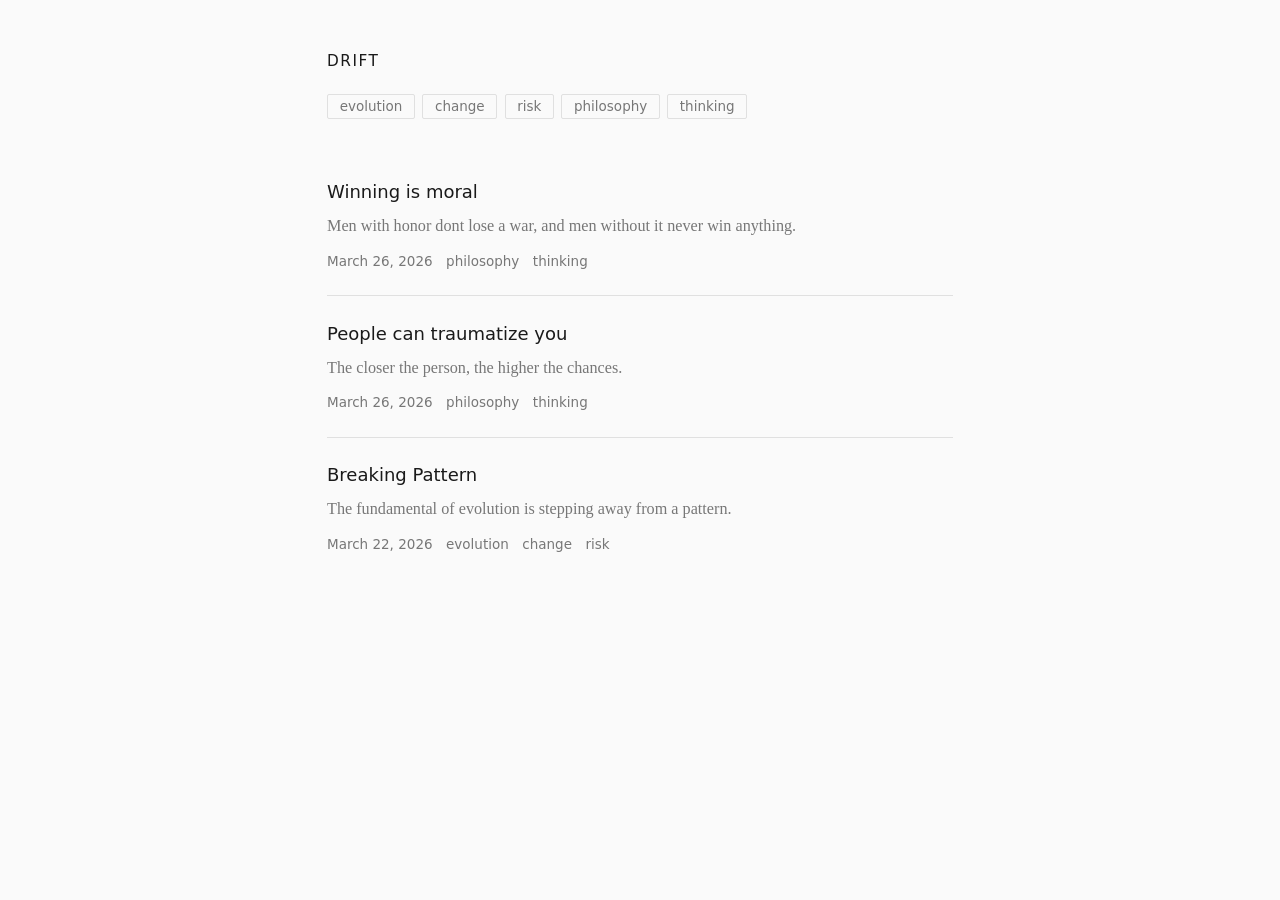
==== index.html @ b61cd096 "Publish "Winning is moral" Co-Authored-By: Claude Sonnet 4.6 <noreply@anthropic.com>" ====
<!DOCTYPE html>
<html lang="en">
<head>
  <meta charset="UTF-8">
  <meta name="viewport" content="width=device-width, initial-scale=1.0">
  <title>Drift</title>
  <link rel="stylesheet" href="static/css/style.css">
</head>
<body>
  <header>
    <a href="index.html" class="site-title">Drift</a>
  </header>
  <main>
    <div class="tag-filters">
      <button class="tag-filter" data-tag="evolution">evolution</button>
      <button class="tag-filter" data-tag="change">change</button>
      <button class="tag-filter" data-tag="risk">risk</button>
      <button class="tag-filter" data-tag="philosophy">philosophy</button>
      <button class="tag-filter" data-tag="thinking">thinking</button>
    </div>

    <ul class="article-list">
      <li class="article-item" data-tags="philosophy,thinking">
        <h2 class="article-item-title">
          <a href="articles/winning-is-moral/">Winning is moral</a>
        </h2>
        <p class="article-item-summary">Men with honor dont lose a war, and men without it never win anything.</p>
        <div class="article-item-meta">
          <time datetime="2026-03-26">March 26, 2026</time>
          <span class="article-item-tag">philosophy</span>
          <span class="article-item-tag">thinking</span>
        </div>
      </li>
      <li class="article-item" data-tags="philosophy,thinking">
        <h2 class="article-item-title">
          <a href="articles/people-can-traumatize-you/">People can traumatize you</a>
        </h2>
        <p class="article-item-summary">The closer the person, the higher the chances.</p>
        <div class="article-item-meta">
          <time datetime="2026-03-26">March 26, 2026</time>
          <span class="article-item-tag">philosophy</span>
          <span class="article-item-tag">thinking</span>
        </div>
      </li>
      <li class="article-item" data-tags="evolution,change,risk">
        <h2 class="article-item-title">
          <a href="articles/breaking-pattern/">Breaking Pattern</a>
        </h2>
        <p class="article-item-summary">The fundamental of evolution is stepping away from a pattern.</p>
        <div class="article-item-meta">
          <time datetime="2026-03-22">March 22, 2026</time>
          <span class="article-item-tag">evolution</span>
          <span class="article-item-tag">change</span>
          <span class="article-item-tag">risk</span>
        </div>
      </li>
    </ul>
  </main>
  <script src="static/js/inline-expand.js"></script>
</body>
</html>
---- static/css/style.css ----
:root {
  --text: #1a1a1a;
  --muted: #777;
  --bg: #fafafa;
  --border: #e0e0e0;
  --expansion-bg: #f4f4f4;
  --max-width: 680px;
}

*, *::before, *::after {
  box-sizing: border-box;
}

html {
  font-size: 18px;
}

body {
  font-family: Georgia, 'Times New Roman', serif;
  line-height: 1.7;
  color: var(--text);
  background: var(--bg);
  margin: 0;
  padding: 0;
}

/* Layout */
header {
  padding: 2.5rem 1.5rem 1rem;
  max-width: var(--max-width);
  margin: 0 auto;
}

main {
  max-width: var(--max-width);
  margin: 0 auto;
  padding: 0 1.5rem 4rem;
}

/* Site title */
.site-title {
  font-family: system-ui, -apple-system, sans-serif;
  font-size: 0.85rem;
  font-weight: 500;
  letter-spacing: 0.1em;
  text-transform: uppercase;
  color: var(--text);
  text-decoration: none;
}

/* Tag filters */
.tag-filters {
  margin-bottom: 2rem;
  display: flex;
  flex-wrap: wrap;
  gap: 0.4rem;
}

.tag-filter {
  font-family: system-ui, -apple-system, sans-serif;
  font-size: 0.75rem;
  padding: 0.2rem 0.65rem;
  border: 1px solid var(--border);
  background: none;
  cursor: pointer;
  color: var(--muted);
  border-radius: 2px;
  transition: all 0.1s;
}

.tag-filter:hover {
  border-color: var(--text);
  color: var(--text);
}

.tag-filter.active {
  background: var(--text);
  color: var(--bg);
  border-color: var(--text);
}

/* Article list */
.article-list {
  list-style: none;
  padding: 0;
  margin: 0;
}

.article-item {
  padding: 1.25rem 0;
  border-bottom: 1px solid var(--border);
}

.article-item:last-child {
  border-bottom: none;
}

.article-item.hidden {
  display: none;
}

.article-item-title {
  font-size: 1rem;
  font-family: system-ui, -apple-system, sans-serif;
  font-weight: 500;
  margin: 0 0 0.3rem;
}

.article-item-title a {
  color: var(--text);
  text-decoration: none;
}

.article-item-title a:hover {
  text-decoration: underline;
  text-underline-offset: 2px;
}

.article-item-summary {
  font-size: 0.9rem;
  color: var(--muted);
  margin: 0 0 0.5rem;
}

.article-item-meta {
  font-family: system-ui, -apple-system, sans-serif;
  font-size: 0.75rem;
  color: var(--muted);
  display: flex;
  gap: 0.75rem;
  flex-wrap: wrap;
}

/* Single article */
.back-link {
  font-family: system-ui, -apple-system, sans-serif;
  font-size: 0.85rem;
  margin-bottom: 2rem;
  display: inline-block;
  color: var(--muted);
  text-decoration: none;
}

.back-link:hover {
  color: var(--text);
}

.article-header {
  margin-bottom: 2rem;
  padding-bottom: 1rem;
  border-bottom: 1px solid var(--border);
}

.article-title {
  font-size: 1.4rem;
  font-family: system-ui, -apple-system, sans-serif;
  font-weight: 500;
  margin: 0 0 0.5rem;
}

.article-meta {
  font-family: system-ui, -apple-system, sans-serif;
  font-size: 0.8rem;
  color: var(--muted);
}

.article-body {
  line-height: 1.85;
}

.article-body p {
  margin: 0 0 1.2em;
}

.article-body a {
  color: var(--text);
  text-decoration: underline;
  text-underline-offset: 2px;
}

.article-body a:hover {
  color: var(--muted);
}

/* Inline expansion */
.inline-expansion {
  border-left: 2px solid var(--border);
  margin: 1rem 0;
  padding: 0.75rem 1rem;
  background: var(--expansion-bg);
  font-size: 0.9em;
}

.inline-expansion-header {
  display: flex;
  justify-content: space-between;
  align-items: center;
  margin-bottom: 0.6rem;
  font-family: system-ui, -apple-system, sans-serif;
  font-size: 0.75rem;
}

.inline-expansion-title {
  font-weight: 500;
  color: var(--text);
}

.inline-expansion-close {
  background: none;
  border: none;
  cursor: pointer;
  font-size: 1.1rem;
  color: var(--muted);
  padding: 0;
  line-height: 1;
}

.inline-expansion-close:hover {
  color: var(--text);
}

.inline-expansion-content p {
  margin: 0 0 0.8em;
}

.inline-expansion-content p:last-child {
  margin-bottom: 0;
}
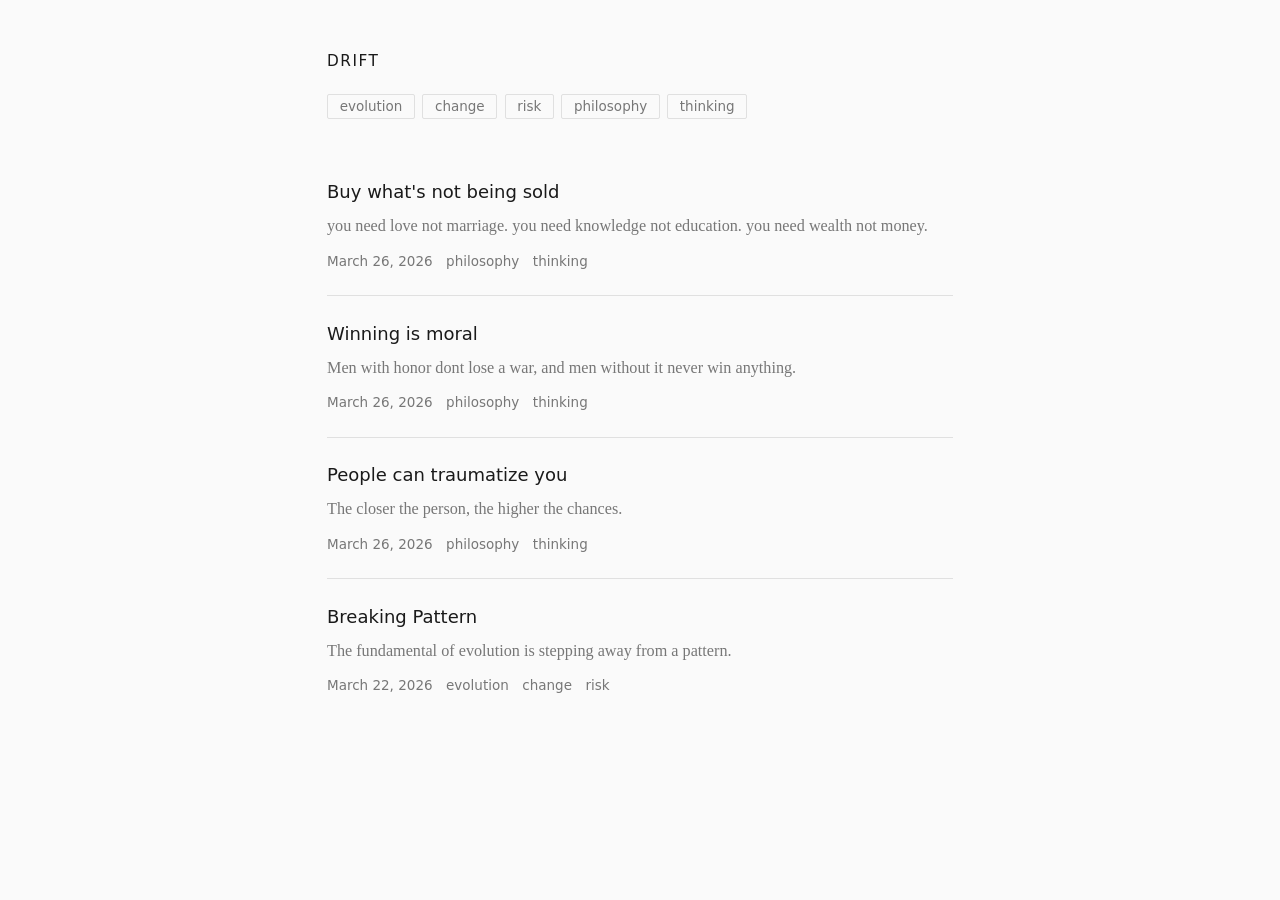
==== commit d15d58d7: "Publish "Buy what's not being sold" Co-Authored-By: Claude Sonnet 4.6 <noreply@anthropic.com>" ====
--- a/index.html
+++ b/index.html
@@ -20,6 +20,17 @@
     </div>
 
     <ul class="article-list">
+      <li class="article-item" data-tags="philosophy,thinking">
+        <h2 class="article-item-title">
+          <a href="articles/buy-whats-not-being-sold/">Buy what's not being sold</a>
+        </h2>
+        <p class="article-item-summary">you need love not marriage. you need knowledge not education. you need wealth not money.</p>
+        <div class="article-item-meta">
+          <time datetime="2026-03-26">March 26, 2026</time>
+          <span class="article-item-tag">philosophy</span>
+          <span class="article-item-tag">thinking</span>
+        </div>
+      </li>
       <li class="article-item" data-tags="philosophy,thinking">
         <h2 class="article-item-title">
           <a href="articles/winning-is-moral/">Winning is moral</a>
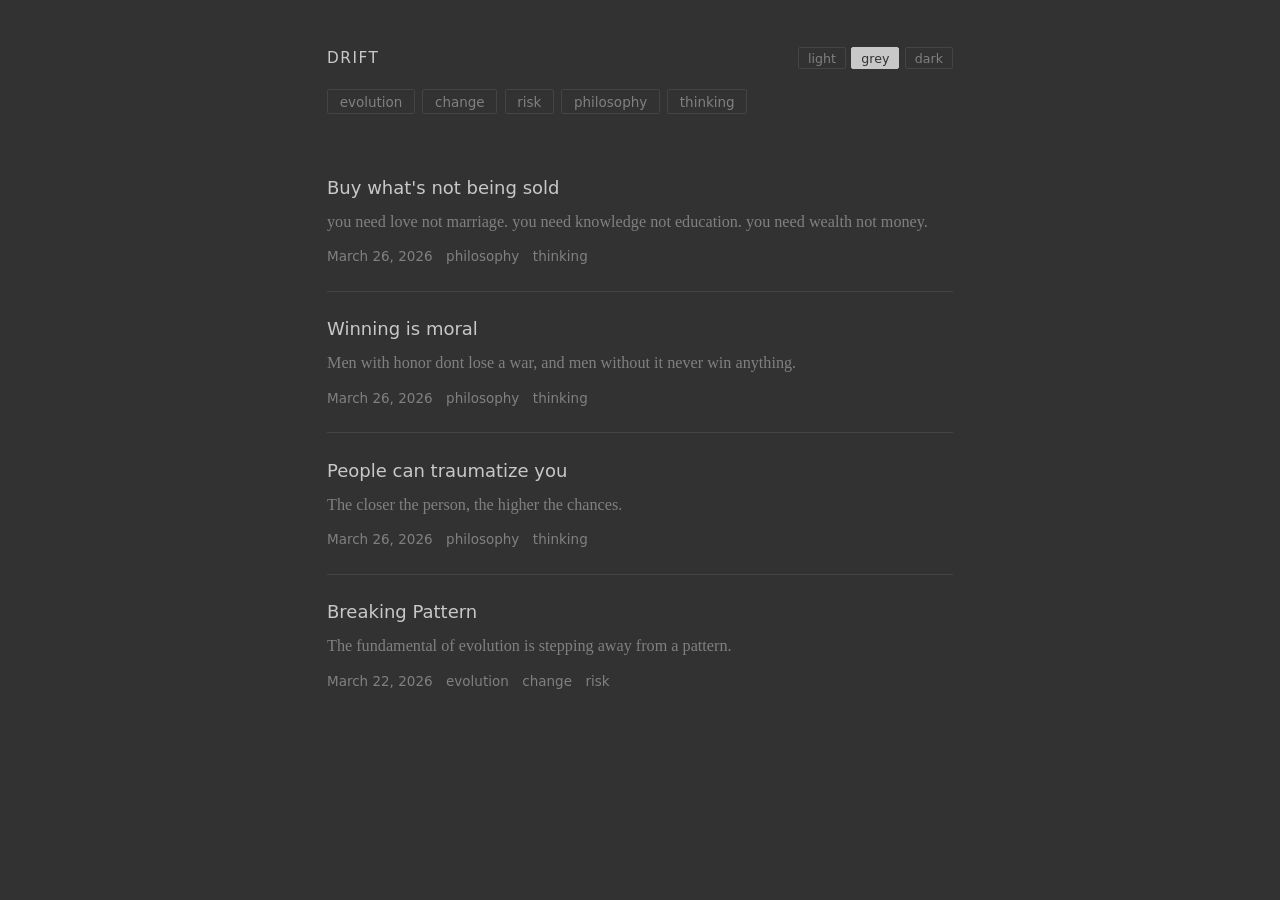
==== commit 2c487a0a: "Add dark/grey/light theme switcher, grey as default Co-Authored-By: Claude Sonnet 4.6 <noreply@anthr" ====
--- a/index.html
+++ b/index.html
@@ -5,10 +5,16 @@
   <meta name="viewport" content="width=device-width, initial-scale=1.0">
   <title>Drift</title>
   <link rel="stylesheet" href="static/css/style.css">
+  <script>document.documentElement.dataset.theme = localStorage.getItem('theme') || 'grey';</script>
 </head>
 <body>
   <header>
     <a href="index.html" class="site-title">Drift</a>
+    <div class="theme-switcher">
+      <button class="theme-btn" data-theme-set="light">light</button>
+      <button class="theme-btn" data-theme-set="grey">grey</button>
+      <button class="theme-btn" data-theme-set="dark">dark</button>
+    </div>
   </header>
   <main>
     <div class="tag-filters">
@@ -68,5 +74,6 @@
     </ul>
   </main>
   <script src="static/js/inline-expand.js"></script>
+  <script src="static/js/theme.js"></script>
 </body>
 </html>
--- a/static/css/style.css
+++ b/static/css/style.css
@@ -1,10 +1,27 @@
+/* ── Themes ── */
 :root {
+  --text: #c8c8c8;
+  --muted: #808080;
+  --bg: #323232;
+  --border: #444;
+  --expansion-bg: #2a2a2a;
+  --max-width: 680px;
+}
+
+[data-theme="light"] {
   --text: #1a1a1a;
   --muted: #777;
   --bg: #fafafa;
   --border: #e0e0e0;
   --expansion-bg: #f4f4f4;
-  --max-width: 680px;
+}
+
+[data-theme="dark"] {
+  --text: #e0e0e0;
+  --muted: #555;
+  --bg: #111;
+  --border: #222;
+  --expansion-bg: #1a1a1a;
 }
 
 *, *::before, *::after {
@@ -29,6 +46,9 @@
   padding: 2.5rem 1.5rem 1rem;
   max-width: var(--max-width);
   margin: 0 auto;
+  display: flex;
+  justify-content: space-between;
+  align-items: center;
 }
 
 main {
@@ -46,6 +66,35 @@
   text-transform: uppercase;
   color: var(--text);
   text-decoration: none;
+}
+
+/* Theme switcher */
+.theme-switcher {
+  display: flex;
+  gap: 0.3rem;
+}
+
+.theme-btn {
+  font-family: system-ui, -apple-system, sans-serif;
+  font-size: 0.7rem;
+  padding: 0.15rem 0.5rem;
+  border: 1px solid var(--border);
+  background: none;
+  cursor: pointer;
+  color: var(--muted);
+  border-radius: 2px;
+  transition: all 0.1s;
+}
+
+.theme-btn:hover {
+  color: var(--text);
+  border-color: var(--text);
+}
+
+.theme-btn.active {
+  background: var(--text);
+  color: var(--bg);
+  border-color: var(--text);
 }
 
 /* Tag filters */
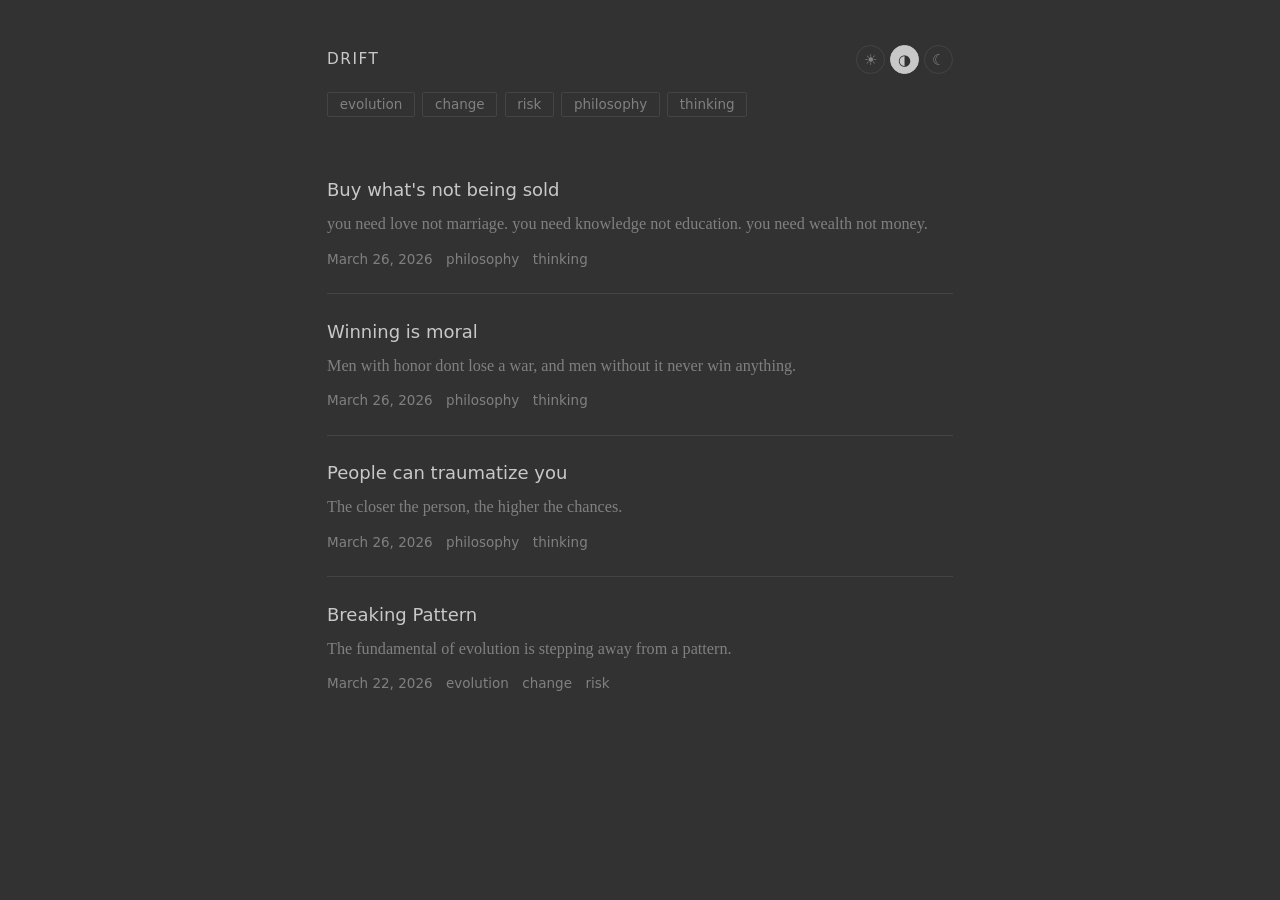
==== commit aec45011: "Fix theme switcher: commit article pages, switch to icon buttons Article HTML files were missing fro" ====
--- a/index.html
+++ b/index.html
@@ -11,9 +11,9 @@
   <header>
     <a href="index.html" class="site-title">Drift</a>
     <div class="theme-switcher">
-      <button class="theme-btn" data-theme-set="light">light</button>
-      <button class="theme-btn" data-theme-set="grey">grey</button>
-      <button class="theme-btn" data-theme-set="dark">dark</button>
+      <button class="theme-btn" data-theme-set="light" title="Light">☀</button>
+      <button class="theme-btn" data-theme-set="grey" title="Grey">◑</button>
+      <button class="theme-btn" data-theme-set="dark" title="Dark">☾</button>
     </div>
   </header>
   <main>
--- a/static/css/style.css
+++ b/static/css/style.css
@@ -75,15 +75,20 @@
 }
 
 .theme-btn {
-  font-family: system-ui, -apple-system, sans-serif;
-  font-size: 0.7rem;
-  padding: 0.15rem 0.5rem;
+  font-size: 0.85rem;
+  width: 1.6rem;
+  height: 1.6rem;
   border: 1px solid var(--border);
   background: none;
   cursor: pointer;
   color: var(--muted);
-  border-radius: 2px;
-  transition: all 0.1s;
+  border-radius: 50%;
+  display: inline-flex;
+  align-items: center;
+  justify-content: center;
+  transition: all 0.15s;
+  padding: 0;
+  line-height: 1;
 }
 
 .theme-btn:hover {
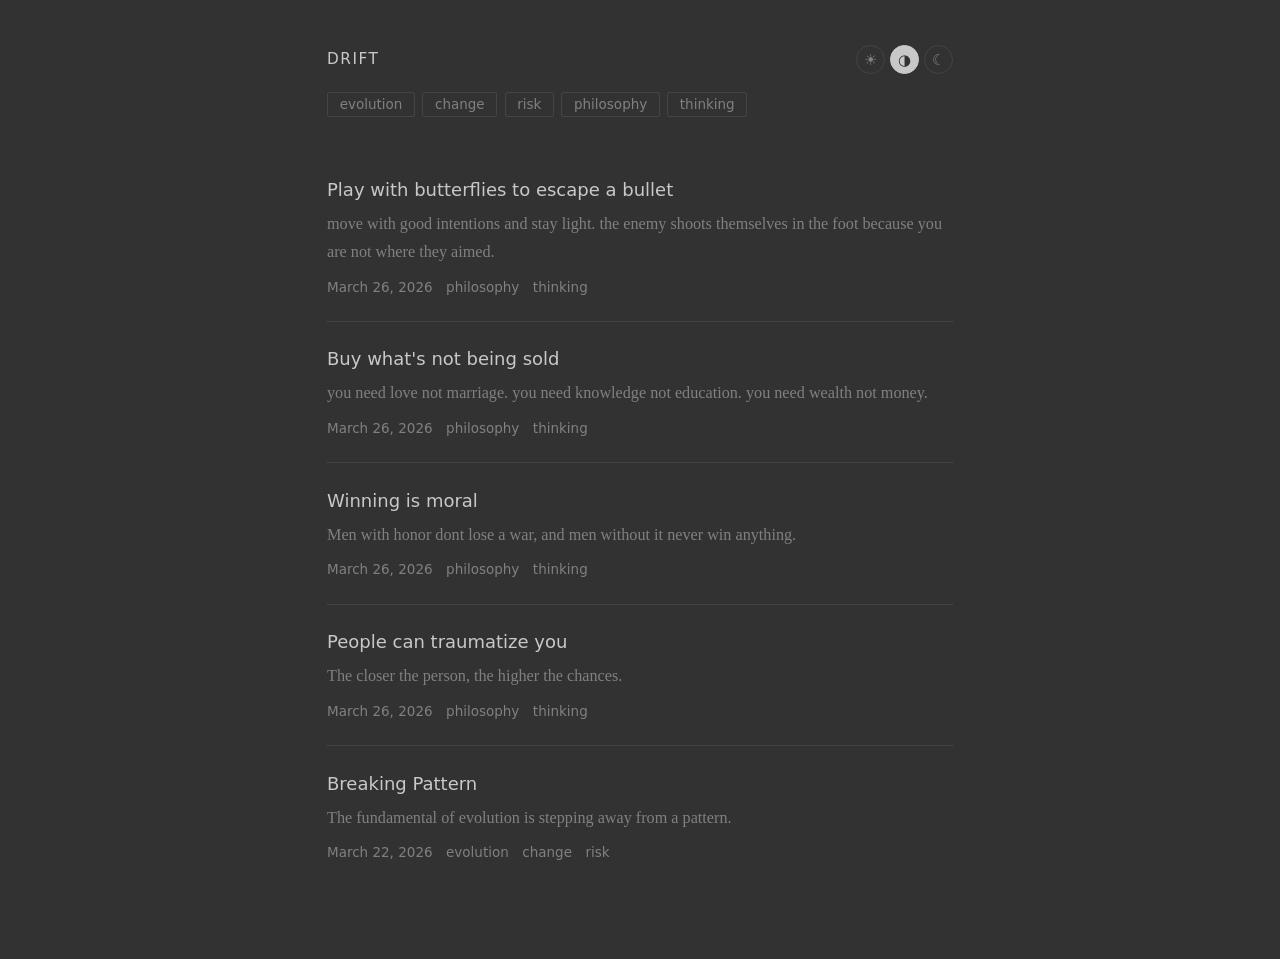
==== commit 8e669b0f: "Publish "Play with butterflies to escape a bullet" Co-Authored-By: Claude Sonnet 4.6 <noreply@anthro" ====
--- a/index.html
+++ b/index.html
@@ -26,6 +26,17 @@
     </div>
 
     <ul class="article-list">
+      <li class="article-item" data-tags="philosophy,thinking">
+        <h2 class="article-item-title">
+          <a href="articles/play-with-butterflies/">Play with butterflies to escape a bullet</a>
+        </h2>
+        <p class="article-item-summary">move with good intentions and stay light. the enemy shoots themselves in the foot because you are not where they aimed.</p>
+        <div class="article-item-meta">
+          <time datetime="2026-03-26">March 26, 2026</time>
+          <span class="article-item-tag">philosophy</span>
+          <span class="article-item-tag">thinking</span>
+        </div>
+      </li>
       <li class="article-item" data-tags="philosophy,thinking">
         <h2 class="article-item-title">
           <a href="articles/buy-whats-not-being-sold/">Buy what's not being sold</a>
--- a/static/css/style.css
+++ b/static/css/style.css
@@ -32,6 +32,33 @@
   font-size: 18px;
 }
 
+@media (max-width: 480px) {
+  html {
+    font-size: 16px;
+  }
+
+  header {
+    padding: 1.5rem 1rem 0.75rem;
+  }
+
+  main {
+    padding: 0 1rem 3rem;
+  }
+
+  .article-title {
+    font-size: 1.2rem;
+  }
+
+  .article-item-meta {
+    flex-wrap: wrap;
+    gap: 0.4rem;
+  }
+
+  .article-meta {
+    line-height: 1.6;
+  }
+}
+
 body {
   font-family: Georgia, 'Times New Roman', serif;
   line-height: 1.7;
@@ -42,7 +69,7 @@
 }
 
 /* Layout */
-header {
+body > header {
   padding: 2.5rem 1.5rem 1rem;
   max-width: var(--max-width);
   margin: 0 auto;
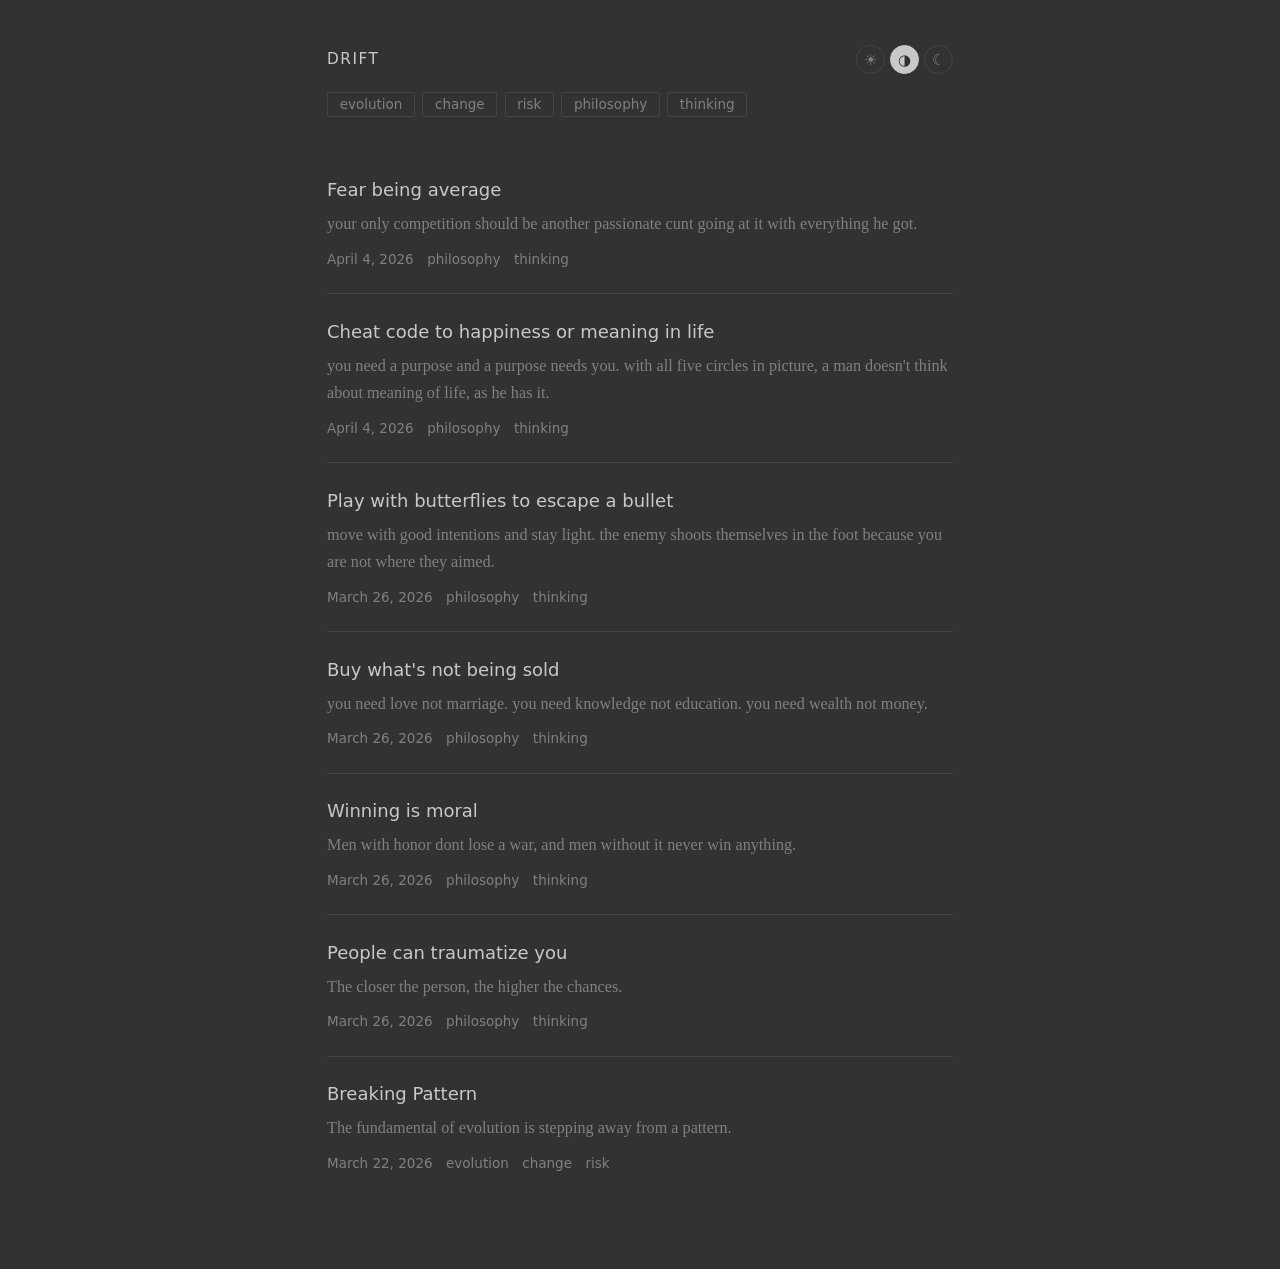
==== commit 9758832b: "Publish "Cheat code to happiness or meaning in life" and "Fear being average" Co-Authored-By: Claude" ====
--- a/index.html
+++ b/index.html
@@ -26,6 +26,28 @@
     </div>
 
     <ul class="article-list">
+      <li class="article-item" data-tags="philosophy,thinking">
+        <h2 class="article-item-title">
+          <a href="Articles/fear-being-average/">Fear being average</a>
+        </h2>
+        <p class="article-item-summary">your only competition should be another passionate cunt going at it with everything he got.</p>
+        <div class="article-item-meta">
+          <time datetime="2026-04-04">April 4, 2026</time>
+          <span class="article-item-tag">philosophy</span>
+          <span class="article-item-tag">thinking</span>
+        </div>
+      </li>
+      <li class="article-item" data-tags="philosophy,thinking">
+        <h2 class="article-item-title">
+          <a href="Articles/cheat-code-to-happiness/">Cheat code to happiness or meaning in life</a>
+        </h2>
+        <p class="article-item-summary">you need a purpose and a purpose needs you. with all five circles in picture, a man doesn't think about meaning of life, as he has it.</p>
+        <div class="article-item-meta">
+          <time datetime="2026-04-04">April 4, 2026</time>
+          <span class="article-item-tag">philosophy</span>
+          <span class="article-item-tag">thinking</span>
+        </div>
+      </li>
       <li class="article-item" data-tags="philosophy,thinking">
         <h2 class="article-item-title">
           <a href="articles/play-with-butterflies/">Play with butterflies to escape a bullet</a>
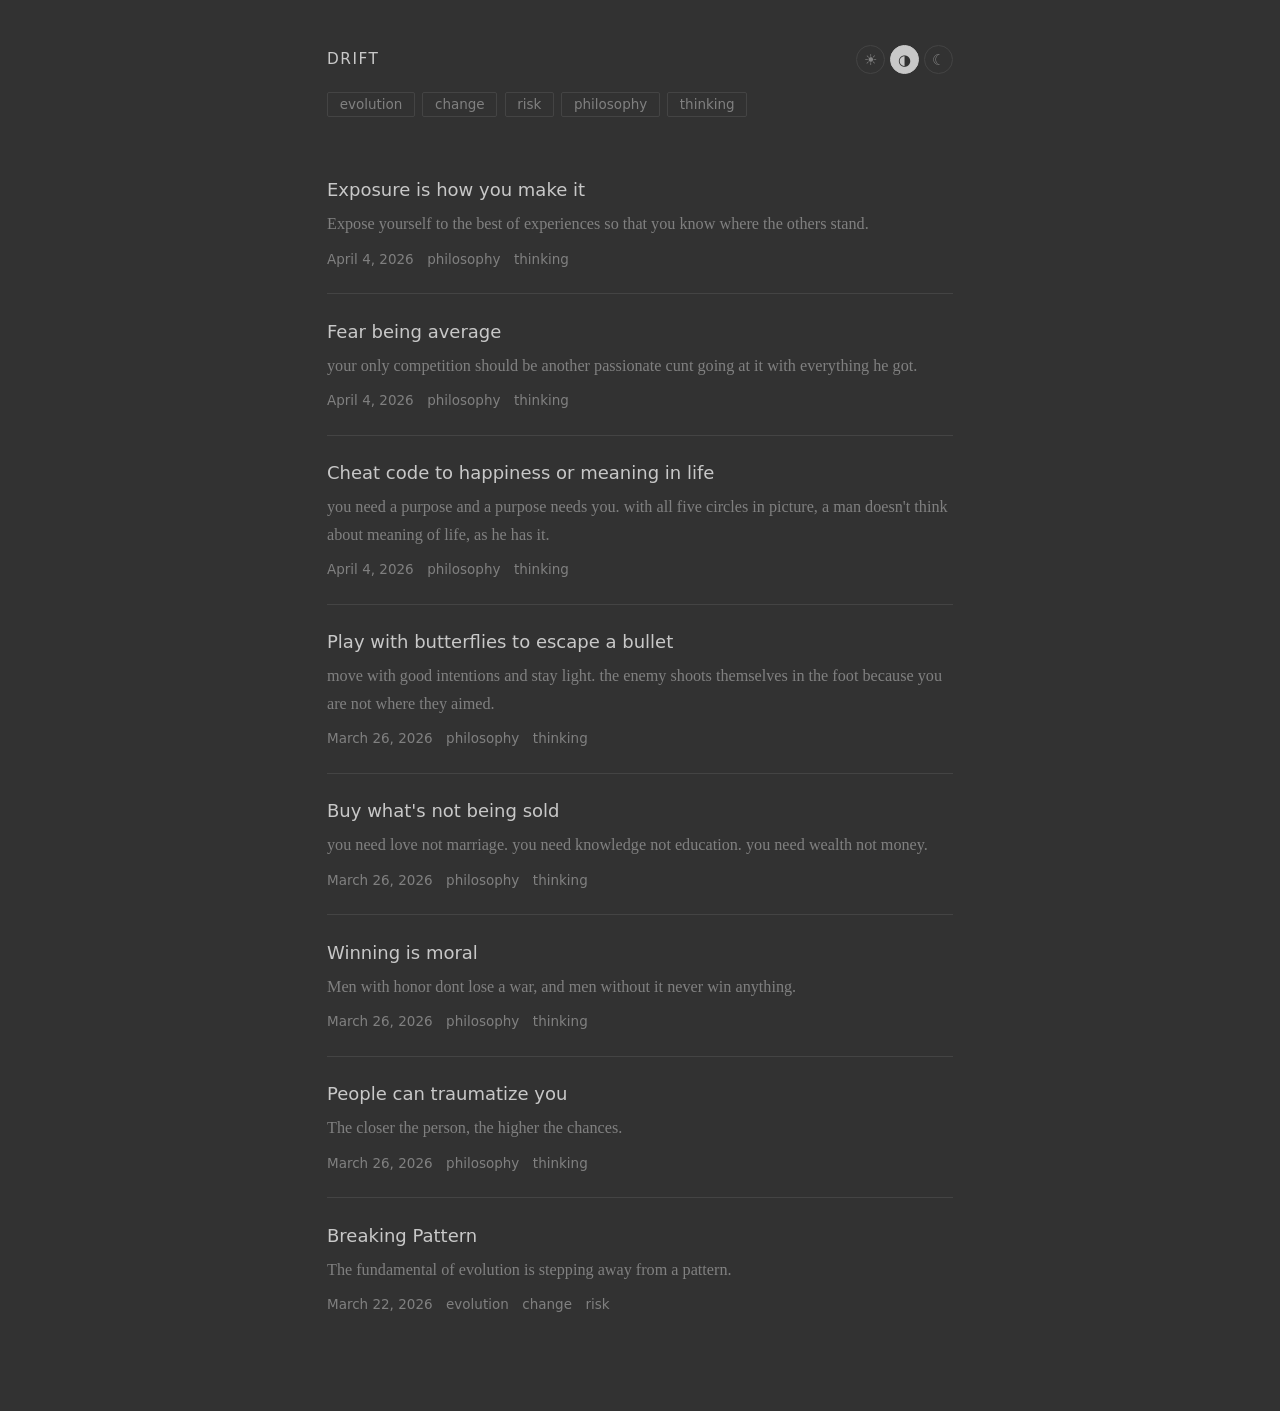
==== commit 37c84eff: "Publish "Exposure is how you make it" Co-Authored-By: Claude Sonnet 4.6 <noreply@anthropic.com>" ====
--- a/index.html
+++ b/index.html
@@ -26,6 +26,17 @@
     </div>
 
     <ul class="article-list">
+      <li class="article-item" data-tags="philosophy,thinking">
+        <h2 class="article-item-title">
+          <a href="Articles/exposure-is-how-you-make-it/">Exposure is how you make it</a>
+        </h2>
+        <p class="article-item-summary">Expose yourself to the best of experiences so that you know where the others stand.</p>
+        <div class="article-item-meta">
+          <time datetime="2026-04-04">April 4, 2026</time>
+          <span class="article-item-tag">philosophy</span>
+          <span class="article-item-tag">thinking</span>
+        </div>
+      </li>
       <li class="article-item" data-tags="philosophy,thinking">
         <h2 class="article-item-title">
           <a href="Articles/fear-being-average/">Fear being average</a>
